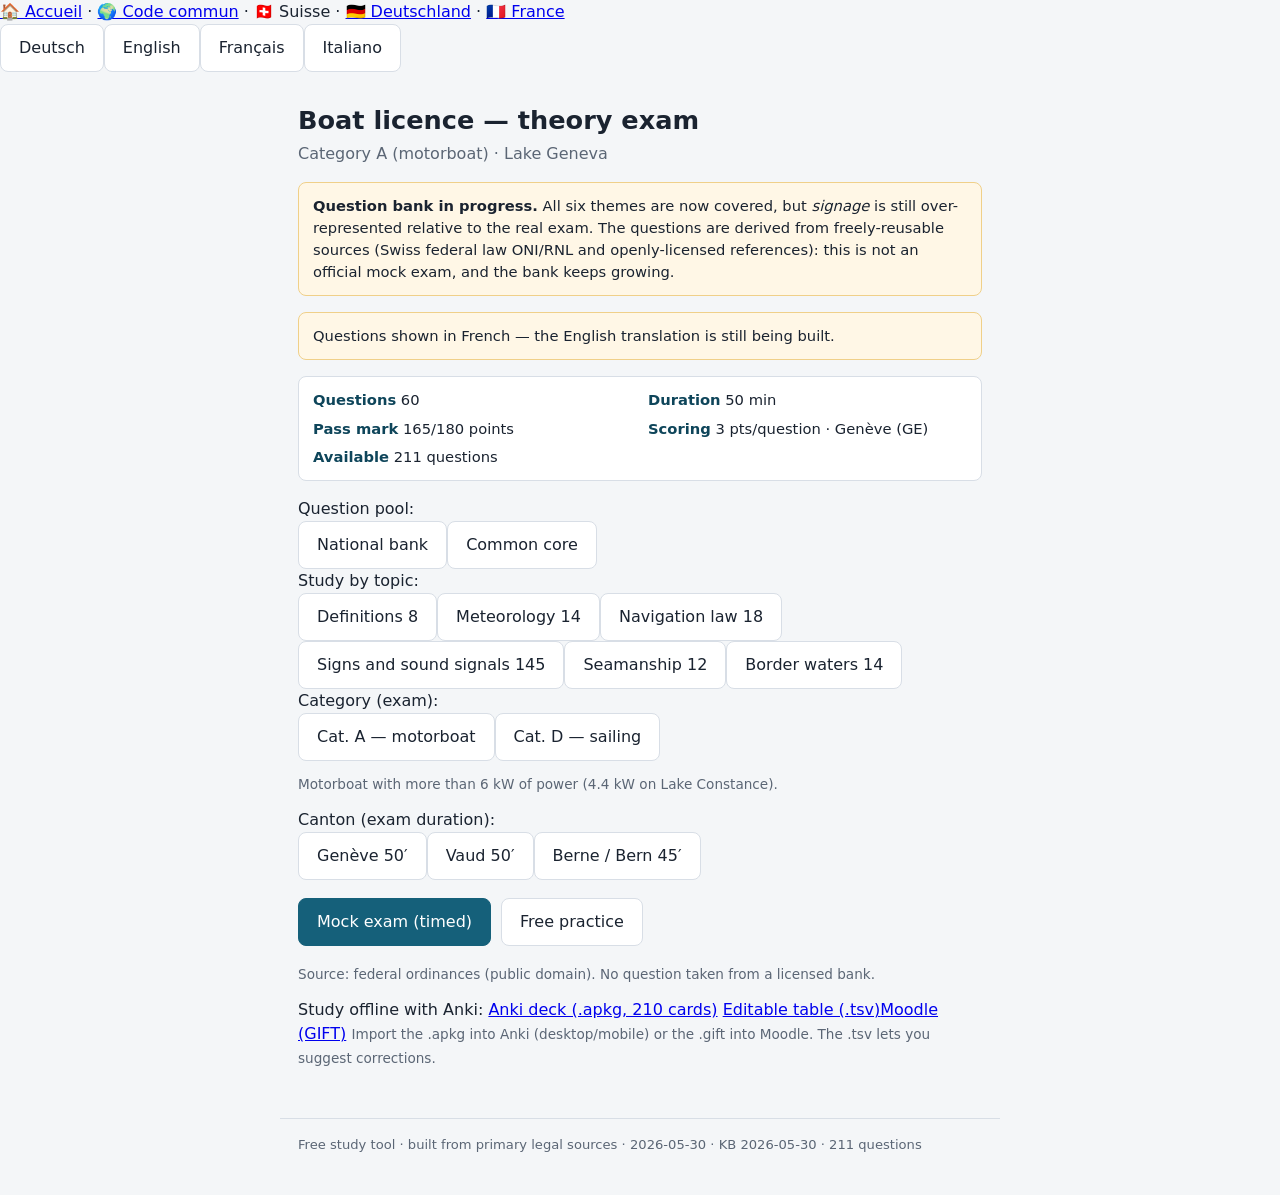
==== web/ch/index.html @ e3e7b019 "feat: surface Swiss permis D (sailing) as a selectable category Switzerland runs one theory exam for" ====
<!DOCTYPE html>
<html lang="fr">
<head>
  <meta charset="utf-8">
  <meta name="viewport" content="width=device-width, initial-scale=1">
  <title>Permis bateau Léman — examen théorique (entraînement)</title>
  <link rel="stylesheet" href="../style.css">
</head>
<body>
<nav class="countrybar" aria-label="country"><a href="../">🏠 Accueil</a> · <a href="../int/">🌍 Code commun</a> · <span class="on">🇨🇭 Suisse</span> · <a href="../de/">🇩🇪 Deutschland</a> · <a href="../fr/">🇫🇷 France</a></nav>
<nav id="langbar" aria-label="language"></nav>
<main id="app">
  <section id="screen-start" class="screen">
    <h1 id="t-h1"></h1>
    <p class="sub" id="t-subtitle"></p>
    <div id="loop-proof" class="banner"></div>
    <div id="fallback-note" class="banner soft hidden"></div>
    <div id="config-summary" class="config"></div>
    <div class="domains-block">
      <span id="t-pool" class="domains-label"></span>
      <div id="pools" class="domains"></div>
    </div>
    <div class="domains-block">
      <span id="t-domains" class="domains-label"></span>
      <div id="domains" class="domains"></div>
    </div>
    <div class="domains-block">
      <span id="t-permit" class="domains-label"></span>
      <div id="permits" class="domains"></div>
      <p id="permit-note" class="fine"></p>
    </div>
    <div class="domains-block">
      <span id="t-canton" class="domains-label"></span>
      <div id="cantons" class="domains"></div>
    </div>
    <div class="actions">
      <button id="btn-exam" class="primary"></button>
      <button id="btn-practice"></button>
    </div>
    <p class="fine" id="t-sourcenote"></p>
    <div id="anki-dl" class="anki-dl hidden"></div>
  </section>
  <section id="screen-quiz" class="screen hidden">
    <header class="quizbar">
      <span id="progress"></span>
      <span id="timer" class="timer hidden"></span>
    </header>
    <div id="question"></div>
    <div class="actions">
      <button id="btn-action" class="primary"></button>
    </div>
  </section>
  <section id="screen-results" class="screen hidden">
    <h2 id="t-resulttitle"></h2>
    <div id="score"></div>
    <div id="breakdown" class="breakdown"></div>
    <div class="actions">
      <button id="btn-restart" class="primary"></button>
    </div>
    <h3 id="t-correction"></h3>
    <div id="review"></div>
  </section>
</main>
<footer class="sitefoot">
  <span id="t-foottagline"></span> ·
  <span id="meta-foot"></span>
</footer>
<script src="../i18n.js"></script>
<script src="../app.js"></script>
</body>
</html>
---- web/style.css ----
:root {
  --fg: #1a2330;
  --muted: #5b6675;
  --accent: #15607a;
  --accent-dark: #0e455a;
  --ok: #1c7c3f;
  --ok-bg: #e6f4ea;
  --bad: #b3261e;
  --bad-bg: #fbeae9;
  --line: #d8dee6;
  --card: #fff;
  --bg: #f4f6f8;
}
* { box-sizing: border-box; }
body {
  margin: 0;
  font: 16px/1.5 system-ui, -apple-system, "Segoe UI", Roboto, sans-serif;
  color: var(--fg);
  background: var(--bg);
}
#app { max-width: 720px; margin: 0 auto; padding: 24px 18px 48px; }
.screen { animation: fade .2s ease; }
.hidden { display: none !important; }
@keyframes fade { from { opacity: 0; transform: translateY(4px); } to { opacity: 1; } }

h1 { font-size: 1.6rem; margin: .2em 0 .1em; }
h2 { font-size: 1.4rem; }
.sub { color: var(--muted); margin-top: 0; }
.fine { color: var(--muted); font-size: .85rem; }

.banner {
  background: #fff7e6; border: 1px solid #f0d089; border-radius: 8px;
  padding: 12px 14px; margin: 16px 0; font-size: .92rem;
}
.config {
  background: var(--card); border: 1px solid var(--line); border-radius: 8px;
  padding: 12px 14px; margin: 16px 0; display: grid;
  grid-template-columns: 1fr 1fr; gap: 6px 16px; font-size: .92rem;
}
.config b { color: var(--accent-dark); }

.actions { display: flex; gap: 10px; flex-wrap: wrap; margin: 18px 0; }
button {
  font: inherit; padding: 11px 18px; border-radius: 8px; cursor: pointer;
  border: 1px solid var(--line); background: var(--card); color: var(--fg);
}
button.primary { background: var(--accent); border-color: var(--accent); color: #fff; }
button.primary:hover { background: var(--accent-dark); }
button:disabled { opacity: .5; cursor: default; }

.quizbar {
  display: flex; justify-content: space-between; align-items: center;
  margin-bottom: 14px; color: var(--muted); font-size: .9rem;
}
.timer { font-variant-numeric: tabular-nums; font-weight: 600; color: var(--accent-dark); }
.timer.low { color: var(--bad); }

/* Figure box — identical size/background for every image, so resolution or
   crop differences can never leak the answer. */
.figure {
  width: 100%; height: 220px; background: #fff; border: 1px solid var(--line);
  border-radius: 8px; display: flex; align-items: center; justify-content: center;
  margin-bottom: 14px; overflow: hidden;
}
.figure img { max-width: 90%; max-height: 90%; object-fit: contain; }

.stem { font-size: 1.12rem; font-weight: 600; margin: 6px 0 14px; }
.hint { color: var(--muted); font-size: .85rem; margin-bottom: 10px; }

.choice {
  display: flex; align-items: center; gap: 11px; padding: 12px 14px;
  border: 1px solid var(--line); border-radius: 8px; margin-bottom: 9px;
  background: var(--card); cursor: pointer; transition: border-color .12s;
}
.choice:hover { border-color: var(--accent); }
.choice input { width: 18px; height: 18px; flex: 0 0 auto; }
.choice.correct { background: var(--ok-bg); border-color: var(--ok); }
.choice.wrong { background: var(--bad-bg); border-color: var(--bad); }
.choice.locked { cursor: default; }

.explain {
  margin-top: 14px; padding: 12px 14px; border-left: 4px solid var(--accent);
  background: #eef5f8; border-radius: 0 8px 8px 0; font-size: .94rem;
}
.explain .src { color: var(--muted); font-size: .85rem; margin-top: 6px; }
.explain a { color: var(--accent-dark); }

#score { font-size: 1.05rem; }
.badge {
  display: inline-block; padding: 6px 14px; border-radius: 999px;
  font-weight: 700; margin: 8px 0;
}
.badge.pass { background: var(--ok-bg); color: var(--ok); }
.badge.fail { background: var(--bad-bg); color: var(--bad); }
.scoreline { margin: 4px 0; }
.scoreline b { font-variant-numeric: tabular-nums; }

.review-item {
  border: 1px solid var(--line); border-radius: 8px; padding: 12px 14px;
  margin-bottom: 10px; background: var(--card); font-size: .92rem;
}
.review-item .q { font-weight: 600; }
.review-item .mark { float: right; font-weight: 700; }
.review-item .mark.ok { color: var(--ok); }
.review-item .mark.no { color: var(--bad); }
.review-item ul { margin: 8px 0 0; padding-left: 18px; }
.review-item li.c { color: var(--ok); }
.review-item li.x { color: var(--bad); text-decoration: line-through; }

.sitefoot {
  max-width: 720px; margin: 0 auto; padding: 16px 18px 40px;
  color: var(--muted); font-size: .82rem; border-top: 1px solid var(--line);
}
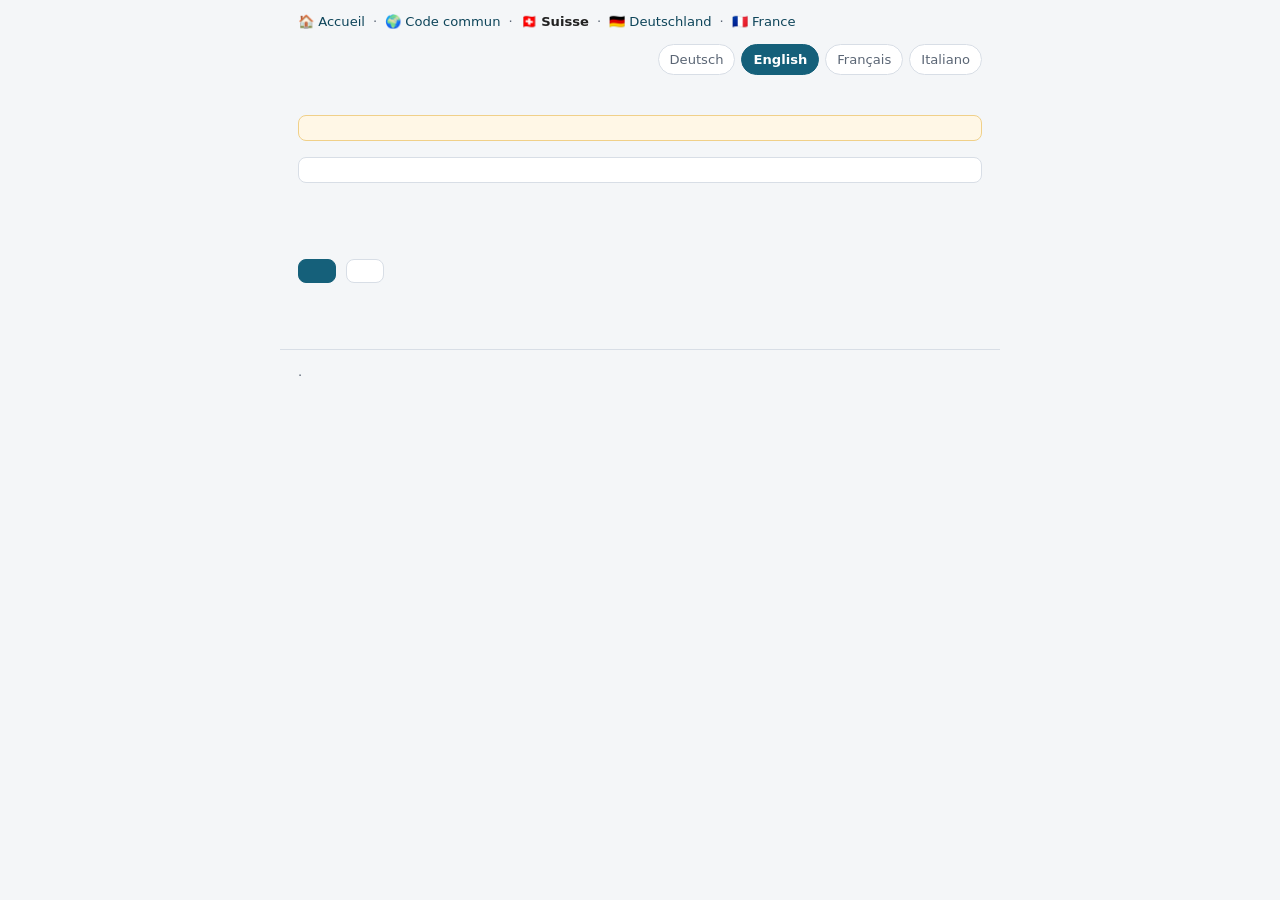
==== commit 78b9ccb8: "feat: path-to-permit scaffolding (non-theory steps) for CH/DE/FR Adds the road-to-the-licence layer " ====
--- a/web/ch/index.html
+++ b/web/ch/index.html
@@ -39,6 +39,11 @@
     </div>
     <p class="fine" id="t-sourcenote"></p>
     <div id="anki-dl" class="anki-dl hidden"></div>
+    <details id="permit-path" class="permit-path hidden">
+      <summary id="t-pathtitle"></summary>
+      <p class="fine" id="t-pathintro"></p>
+      <div id="path-steps"></div>
+    </details>
   </section>
   <section id="screen-quiz" class="screen hidden">
     <header class="quizbar">
--- a/web/style.css
+++ b/web/style.css
@@ -19,6 +19,29 @@
   background: var(--bg);
 }
 #app { max-width: 720px; margin: 0 auto; padding: 24px 18px 48px; }
+
+/* Language switcher — top bar, current language highlighted. */
+#langbar {
+  max-width: 720px; margin: 0 auto; padding: 12px 18px 0;
+  display: flex; gap: 6px; justify-content: flex-end; flex-wrap: wrap;
+}
+/* Country / option switcher (Switzerland ↔ France). */
+.countrybar {
+  max-width: 720px; margin: 0 auto; padding: 12px 18px 0;
+  display: flex; gap: 8px; flex-wrap: wrap; align-items: center;
+  font-size: .82rem; color: var(--muted);
+}
+.countrybar a { color: var(--accent-dark); text-decoration: none; }
+.countrybar a:hover { text-decoration: underline; }
+.countrybar .on { font-weight: 600; color: var(--ink, #222); }
+.langbtn {
+  padding: 5px 11px; font-size: .82rem; border-radius: 999px;
+  border: 1px solid var(--line); background: var(--card); color: var(--muted);
+}
+.langbtn:hover { border-color: var(--accent); color: var(--accent-dark); }
+.langbtn.on {
+  background: var(--accent); border-color: var(--accent); color: #fff; font-weight: 600;
+}
 .screen { animation: fade .2s ease; }
 .hidden { display: none !important; }
 @keyframes fade { from { opacity: 0; transform: translateY(4px); } to { opacity: 1; } }
@@ -31,6 +54,11 @@
 .banner {
   background: #fff7e6; border: 1px solid #f0d089; border-radius: 8px;
   padding: 12px 14px; margin: 16px 0; font-size: .92rem;
+}
+/* Softer notice for fallback / unofficial-translation banners. */
+.banner.soft {
+  background: #eef5f8; border-color: #bcd6e0; color: var(--accent-dark);
+  font-size: .88rem;
 }
 .config {
   background: var(--card); border: 1px solid var(--line); border-radius: 8px;
@@ -74,6 +102,15 @@
 }
 .choice:hover { border-color: var(--accent); }
 .choice input { width: 18px; height: 18px; flex: 0 0 auto; }
+/* Digit badge = the keyboard shortcut for the choice (press 1/2/3…). */
+.keyhint {
+  flex: 0 0 auto; min-width: 22px; height: 22px; padding: 0 5px;
+  display: inline-flex; align-items: center; justify-content: center;
+  border: 1px solid var(--line); border-radius: 5px; background: var(--bg);
+  color: var(--muted); font-size: .78rem; font-variant-numeric: tabular-nums;
+}
+.choice.correct .keyhint { border-color: var(--ok); color: var(--ok); }
+.choice.wrong .keyhint { border-color: var(--bad); color: var(--bad); }
 .choice.correct { background: var(--ok-bg); border-color: var(--ok); }
 .choice.wrong { background: var(--bad-bg); border-color: var(--bad); }
 .choice.locked { cursor: default; }
@@ -111,3 +148,135 @@
   max-width: 720px; margin: 0 auto; padding: 16px 18px 40px;
   color: var(--muted); font-size: .82rem; border-top: 1px solid var(--line);
 }
+
+/* Domain (theme) picker on the start screen — chips that toggle which themes a
+   practice/exam run draws from. */
+.domains-block { margin: 14px 0 4px; }
+.domains-label { font-size: .9rem; color: var(--muted); }
+.domains { display: flex; flex-wrap: wrap; gap: 8px; margin-top: 8px; }
+.chip {
+  display: inline-flex; align-items: center; gap: 6px; padding: 6px 12px;
+  border: 1px solid var(--line); border-radius: 999px; background: var(--card);
+  color: var(--muted); font-size: .9rem; cursor: pointer; transition: all .12s;
+}
+.chip:hover { border-color: var(--accent); color: var(--accent-dark); }
+.chip.on { background: var(--accent); border-color: var(--accent); color: #fff; font-weight: 600; }
+.chip .chipn {
+  font-size: .78rem; font-variant-numeric: tabular-nums; opacity: .8;
+  padding: 0 6px; border-radius: 999px; background: rgba(0,0,0,.08);
+}
+.chip.on .chipn { background: rgba(255,255,255,.22); }
+.chip.allbtn { border-style: dashed; }
+
+/* Anki download row under the start actions. */
+.anki-dl {
+  margin-top: 18px; padding-top: 14px; border-top: 1px solid var(--line);
+  display: flex; flex-wrap: wrap; align-items: center; gap: 10px;
+}
+.anki-dl .anki-label { font-weight: 600; color: var(--accent-dark); width: 100%; }
+.dlbtn {
+  display: inline-block; padding: 7px 14px; border-radius: 8px;
+  background: var(--accent); color: #fff; text-decoration: none; font-size: .9rem;
+  border: 1px solid var(--accent);
+}
+.dlbtn:hover { background: var(--accent-dark); }
+.dlbtn.ghost { background: var(--card); color: var(--accent-dark); }
+.dlbtn.ghost:hover { background: #eef5f8; }
+.anki-dl .fine { width: 100%; margin: 2px 0 0; }
+
+/* Per-domain score breakdown on the results screen. */
+.breakdown { margin: 6px 0 18px; }
+.dom-h { font-size: 1rem; margin: 0 0 8px; }
+.dom-row { display: flex; align-items: center; gap: 10px; margin: 5px 0; font-size: .9rem; }
+.dom-name { flex: 0 0 40%; }
+.dom-bar { flex: 1; height: 8px; background: var(--line); border-radius: 999px; overflow: hidden; }
+.dom-bar i { display: block; height: 100%; background: var(--ok); }
+.dom-score { flex: 0 0 3.2em; text-align: right; font-variant-numeric: tabular-nums; color: var(--muted); }
+
+/* --- Practice learning aids (recall-first, diagnostics, spacing, confidence) -
+ * Practice-only UI; exam mode never shows these. */
+
+/* Toggle pills for the practice options (on the start screen). */
+.study-settings .toggle {
+  display: inline-flex; align-items: center; gap: 8px;
+  padding: 6px 12px; font-size: .85rem; border-radius: 999px;
+  border: 1px solid var(--line); background: var(--card); color: var(--muted);
+  cursor: pointer;
+}
+.study-settings .toggle:hover { border-color: var(--accent); color: var(--accent-dark); }
+.study-settings .toggle .tsw {
+  width: 26px; height: 15px; border-radius: 999px; background: var(--line);
+  position: relative; transition: background .15s;
+}
+.study-settings .toggle .tsw::after {
+  content: ""; position: absolute; top: 2px; left: 2px;
+  width: 11px; height: 11px; border-radius: 50%; background: #fff; transition: left .15s;
+}
+.study-settings .toggle.on {
+  background: var(--accent); border-color: var(--accent); color: #fff;
+}
+.study-settings .toggle.on .tsw { background: rgba(255, 255, 255, .55); }
+.study-settings .toggle.on .tsw::after { left: 13px; }
+
+/* Recall-first: keep the options unreadable until the learner commits. */
+#choices.veiled { filter: blur(7px); opacity: .5; pointer-events: none; user-select: none; }
+.recall-gate {
+  margin: 12px 0; padding: 12px 14px; border-left: 4px solid var(--accent);
+  background: #eef5f8; border-radius: 0 8px 8px 0;
+}
+.recall-gate p { margin: 0 0 8px; font-size: .92rem; }
+.recall-gate textarea {
+  width: 100%; resize: vertical; padding: 8px 10px; font: inherit;
+  border: 1px solid var(--line); border-radius: 8px;
+}
+.recall-gate.done { opacity: .7; }
+.recall-gate.done p { color: var(--muted); }
+
+/* Confidence picker. */
+.confidence { display: flex; align-items: center; gap: 8px; margin: 12px 0 0; flex-wrap: wrap; }
+.confidence .conf-q { color: var(--muted); font-size: .88rem; }
+.conf {
+  padding: 5px 14px; font-size: .85rem; border-radius: 999px;
+  border: 1px solid var(--line); background: var(--card); color: var(--muted); cursor: pointer;
+}
+.conf:hover { border-color: var(--accent); }
+.conf.on { background: var(--accent); border-color: var(--accent); color: #fff; font-weight: 600; }
+.conf:disabled { cursor: default; opacity: .8; }
+
+/* Diagnostic distractor feedback. */
+.diag {
+  margin-top: 14px; padding: 10px 14px; border-radius: 8px;
+  background: var(--bad-bg); border: 1px solid #e9c4c1; font-size: .92rem;
+}
+.diag b { color: var(--bad); }
+.diag div + div { margin-top: 3px; }
+.choice-why {
+  margin: 6px 0 2px; padding: 6px 10px; border-radius: 6px;
+  font-size: .85rem; line-height: 1.4;
+}
+.choice-why.ok { background: var(--ok-bg); color: var(--ok); }
+.choice-why.no { background: var(--bad-bg); color: var(--bad); }
+.review-item .choice-why { margin-left: 0; }
+
+/* Hypercorrection flag in the results review. */
+.hc-flag {
+  margin: 8px 0; padding: 6px 10px; border-radius: 6px;
+  background: #fff3cd; border: 1px solid #f0d089; color: #7a5b00; font-size: .85rem; font-weight: 600;
+}
+
+/* Path-to-permit panel: the non-theory steps (medical / practical / application /
+   fees / validity) rendered from MANIFEST.path under a collapsible <details>. */
+.permit-path {
+  margin-top: 16px; padding: 4px 14px 10px;
+  background: var(--card); border: 1px solid var(--line); border-radius: 8px;
+}
+.permit-path > summary {
+  cursor: pointer; padding: 8px 2px; font-weight: 600; color: var(--accent-dark);
+}
+.permit-path[open] > summary { border-bottom: 1px solid var(--line); margin-bottom: 8px; }
+.path-step { padding: 8px 0; border-top: 1px solid var(--line); }
+.path-step:first-child { border-top: none; }
+.path-step-h b { color: var(--fg); }
+.path-step-b { margin: 3px 0; line-height: 1.45; }
+.path-step-src a { color: var(--accent-dark); }
+.path-vol { cursor: help; color: #7a5b00; }
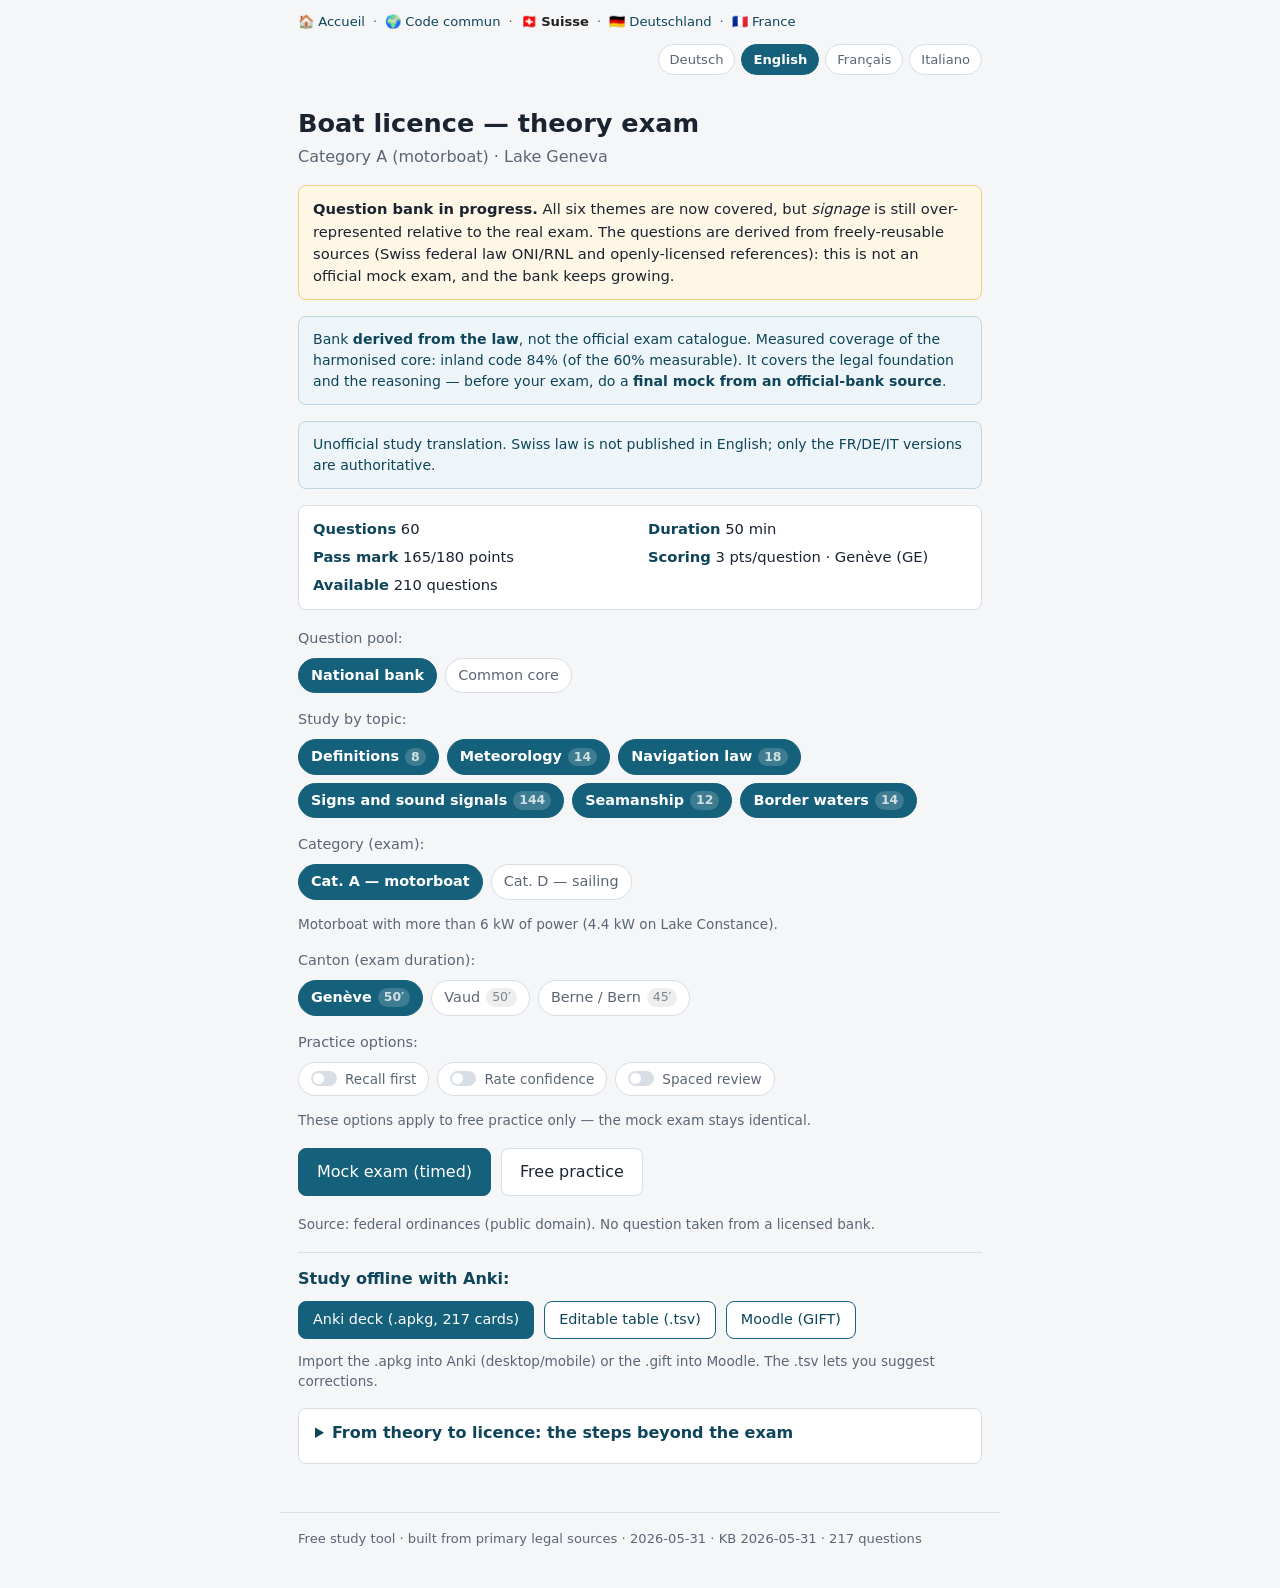
==== commit f3aa39fe: "feat(coverage): surface catalogue coverage in country docs + the player Coverage was computed but on" ====
--- a/web/ch/index.html
+++ b/web/ch/index.html
@@ -14,6 +14,7 @@
     <h1 id="t-h1"></h1>
     <p class="sub" id="t-subtitle"></p>
     <div id="loop-proof" class="banner"></div>
+    <div id="coverage-note" class="banner soft hidden"></div>
     <div id="fallback-note" class="banner soft hidden"></div>
     <div id="config-summary" class="config"></div>
     <div class="domains-block">
